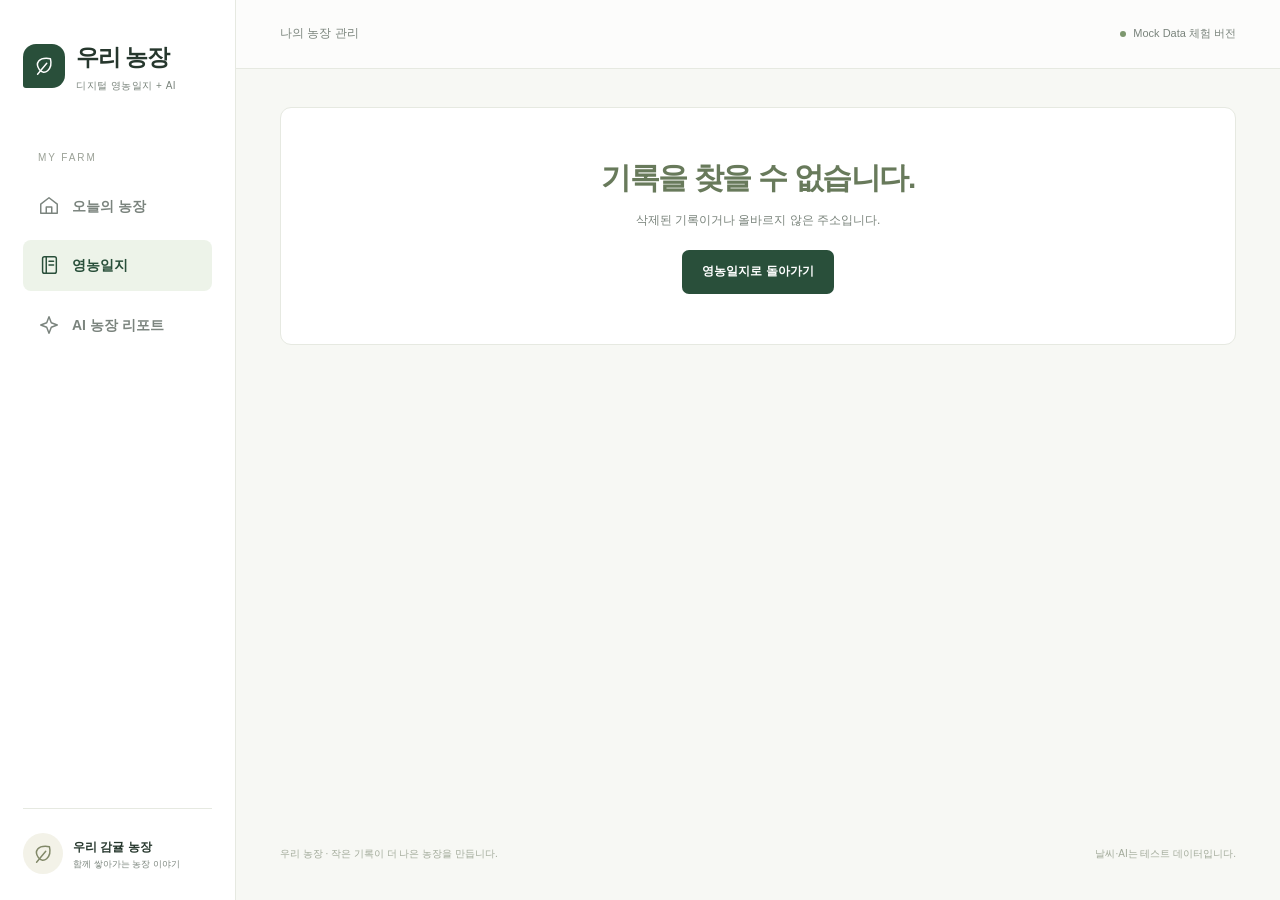
==== detail.html @ df3a525d "initial project" ====
<!doctype html>
<html lang="ko">
<head>
  <meta charset="utf-8">
  <meta name="viewport" content="width=device-width, initial-scale=1">
  <title>작업 상세 · 우리 농장</title>
  <link rel="stylesheet" href="style.css">
  <script src="mock.js" defer></script>
  <script src="app.js" defer></script>
</head>
<body data-page="detail"><div id="app"></div><noscript>이 서비스를 사용하려면 JavaScript를 활성화해주세요.</noscript></body>
</html>
---- style.css ----
/* 색상과 화면 너비는 여기에서 쉽게 조정할 수 있습니다. */
:root { --green: #294f3a; --green-light: #edf3e9; --ink: #26372d; --muted: #7a847c; --line: #e6e9e1; --background: #f7f8f4; --white: #fff; }
* { box-sizing: border-box; }
body { margin: 0; background: var(--background); color: var(--ink); font-family: "Pretendard", "Apple SD Gothic Neo", "Malgun Gothic", sans-serif; font-size: 14px; line-height: 1.6; word-break: keep-all; }
a { color: inherit; text-decoration: none; }
button, input, textarea { font: inherit; }
button, a, input, textarea { -webkit-tap-highlight-color: transparent; }
button { cursor: pointer; }
button:focus-visible, a:focus-visible, input:focus-visible, textarea:focus-visible { outline: 3px solid #bd9b4f; outline-offset: 4px; }
svg { width: 22px; height: 22px; flex-shrink: 0; vertical-align: middle; }
.sidebar { width: 236px; position: fixed; inset: 0 auto 0 0; padding: 39px 23px 26px; background: #fff; border-right: 1px solid var(--line); display: flex; flex-direction: column; }
.brand { display: flex; gap: 11px; align-items: center; font-size: 23px; font-weight: 800; letter-spacing: -1px; }
.brand-mark { display: grid; place-items: center; background: var(--green); color: #fff; width: 42px; height: 44px; border-radius: 13px 13px 13px 3px; }
.brand small { display: block; font-size: 10px; font-weight: 400; color: var(--muted); letter-spacing: .5px; margin-top: 2px; }
.nav-label { font-size: 10px; letter-spacing: 1.9px; color: #9ba197; margin: 56px 15px 15px; }
nav { display: grid; gap: 9px; }
nav a { display: flex; align-items: center; gap: 12px; padding: 14px 15px; color: #7b847e; border-radius: 8px; font-weight: 600; }
nav a:hover { background: #f6f8f3; }
nav a.active { background: var(--green-light); color: var(--green); }
.sidebar-bottom { margin-top: auto; padding-top: 24px; border-top: 1px solid var(--line); display: flex; gap: 10px; align-items: center; }
.sidebar-bottom strong { font-size: 12px; }.sidebar-bottom small { display: block; font-size: 9px; color: var(--muted); }
.farm-avatar { background: #f3f2e8; color: #818868; padding: 9px; border-radius: 50%; }
.workspace { margin-left: 236px; }.topbar { height: 69px; border-bottom: 1px solid var(--line); display: flex; justify-content: space-between; align-items: center; padding: 0 44px; background: #ffffffa6; color: var(--muted); font-size: 12px; }
.demo-label { display: flex; gap: 7px; align-items: center; font-size: 11px; }.demo-label i { width: 6px; height: 6px; background: #7d976e; border-radius: 50%; }
main { max-width: 1280px; padding: 38px 44px 22px; margin: auto; min-height: calc(100vh - 145px); }
.page-heading { display: flex; justify-content: space-between; align-items: center; gap: 20px; margin-bottom: 28px; }.eyebrow { color: #7d9173; font-size: 10px; letter-spacing: 2px; font-weight: 700; margin-bottom: 5px; }
h1 { font-size: 30px; line-height: 1.35; letter-spacing: -1.4px; margin: 0 0 9px; font-weight: 750; }h2 { font-size: 16px; margin: 0; letter-spacing: -.5px; }p { margin: 0; }.page-heading p { color: var(--muted); font-size: 13px; }
.button { display: inline-flex; justify-content: center; align-items: center; gap: 8px; min-height: 44px; padding: 10px 19px; border-radius: 7px; border: 1px solid transparent; font-size: 12px; font-weight: 650; white-space: nowrap; }.primary { background: var(--green); color: white; }.primary:hover { background: #386248; }.secondary { background: white; border-color: var(--line); color: #606e63; }.danger { background: #fcf2f0; color: #aa5449; }.button span { font-size: 19px; }
.hero { display: grid; grid-template-columns: 1.1fr 1fr; background: #eaeddd; border-radius: 13px; overflow: hidden; min-height: 229px; margin-bottom: 19px; }.hero-copy { padding: 28px 33px; position: relative; z-index: 1; }.hero-date { font-size: 11px; color: #657358; }.hero h2 { font-size: 26px; line-height: 1.5; margin: 13px 0 7px; letter-spacing: -1px; }.hero p { font-size: 12px; color: #7b856e; }.farm-tag { display: inline-flex; gap: 6px; align-items: center; margin-top: 18px; font-size: 10px; color: #607450; }.farm-tag svg { width: 15px; height: 15px; }.hero img { width: 100%; height: 100%; object-fit: cover; }
.card { background: var(--white); border: 1px solid var(--line); border-radius: 11px; padding: 24px; }.current-weather { display: flex; align-items: center; position: relative; padding: 24px 28px 28px; }.current-temperature { display: flex; align-items: center; gap: 18px; flex: 1.4; }.current-temperature > svg { width: 44px; height: 44px; color: #d8a94e; }.current-temperature span, .weather-stat > span { font-size: 11px; color: var(--muted); display: block; }.current-temperature strong { font-size: 31px; line-height: 1.4; }.current-temperature strong small { font-size: 19px; font-weight: 400; margin-left: 5px; }.weather-stat { flex: 1; border-left: 1px solid var(--line); padding-left: 30px; }.weather-stat strong { display: block; font-size: 24px; font-weight: 600; margin-top: 5px; }strong small { font-size: 11px; font-weight: 400; color: var(--muted); margin-left: 5px; }.weather-note { font-size: 9px; color: #969d91; position: absolute; bottom: 7px; right: 19px; }
.section-top { display: flex; justify-content: space-between; align-items: center; gap: 12px; }.outside { margin: 26px 0 13px; }.subtle { color: var(--muted); font-size: 11px; }.latest-grid { display: grid; grid-template-columns: repeat(3, minmax(0, 1fr)); gap: 15px; }.latest-card { display: flex; align-items: flex-start; gap: 13px; padding: 22px 18px; }.latest-card:hover { border-color: #a9b99a; }.metric-icon { display: grid; place-items: center; width: 36px; height: 36px; border-radius: 10px; flex-shrink: 0; }.metric-icon svg { width: 19px; height: 19px; }.color-0 { background: #edf3e9; color: #76925d; }.color-1 { background: #eef3f8; color: #779cb8; }.color-2 { background: #f8f1e5; color: #b79859; }.latest-card div > span { display: block; font-size: 11px; color: var(--muted); }.latest-card strong { display: block; font-size: 21px; font-weight: 600; margin: 3px 0; }.latest-card small { display: block; color: #8d968c; font-size: 10px; }.arrow { color: #9ba694; margin-left: auto; }
.briefing { background: #edf2e8; border: 1px solid #e0e8d9; padding: 24px; border-radius: 11px; margin: 22px 0; display: flex; gap: 17px; }.briefing-icon { color: #789264; padding-top: 1px; }.briefing > div:last-child { flex: 1; }.briefing p { color: #65715d; font-size: 12px; line-height: 1.9; margin: 10px 0; }.text-link { font-size: 11px; font-weight: 650; color: #597047; }.text-link span { margin-left: 8px; }.pill { font-size: 9px; letter-spacing: .7px; background: #fff9; border: 1px solid #dbe4d4; padding: 3px 8px; color: #6b815c; border-radius: 5px; }.muted { color: var(--muted); }
.records-card { padding-bottom: 4px; }.count { margin-left: 7px; font-size: 12px; font-weight: 500; color: #849575; }.record-table { margin-top: 18px; }.table-head, .record-row { display: grid; grid-template-columns: 100px 78px minmax(140px, 1fr) 83px 135px 16px; gap: 12px; align-items: center; }.table-head { border-block: 1px solid var(--line); background: #fafbf8; color: #92998d; font-size: 10px; padding: 11px 6px; }.record-row { padding: 17px 6px; border-bottom: 1px solid #eff1eb; font-size: 11px; }.record-row:last-child { border-bottom: 0; }.record-row:hover { background: #f8faf5; }.record-date { color: #87917f; font-size: 11px; }.record-content { min-width: 0; }.record-content strong { display: block; font-size: 12px; font-weight: 600; overflow-wrap: anywhere; }.record-content small { display: block; color: #9ba391; margin-top: 3px; font-size: 10px; }.badge { display: inline-block; padding: 3px 10px; border-radius: 5px; font-size: 10px; font-weight: 600; background: #f1f1ed; color: #818875; }.type-0 { background: #edf2e4; color: #829267; }.type-1 { background: #f7f0df; color: #b29a65; }.type-2 { background: #eaf2f8; color: #779ab4; }.type-3 { background: #f2edf5; color: #a18bb0; }.row-weather { color: #7d8b70; white-space: nowrap; }.row-weather svg { width: 14px; height: 14px; color: #c5ad68; }.row-weather small { font-size: 9px; display: block; padding-left: 18px; color: #969e91; }
footer { max-width: 1280px; margin: auto; padding: 22px 44px 29px; display: flex; justify-content: space-between; color: #a2aa9a; font-size: 10px; }
.back-link { display: inline-block; color: #7d8876; font-size: 12px; margin-bottom: 18px; }.form-layout { display: grid; grid-template-columns: minmax(0, 1.6fr) minmax(280px, 1fr); gap: 23px; align-items: start; }.form-card { padding: 30px; }.form-card h2 { margin-bottom: 25px; }label, legend { font-size: 12px; font-weight: 600; }label { display: block; margin-bottom: 8px; }.required { color: #739358; }.optional { font-weight: 400; color: #a2a99c; font-size: 10px; margin-left: 4px; }input:not([type="radio"]), textarea { width: 100%; min-width: 0; border: 1px solid #dfe5d9; border-radius: 7px; background: #fff; color: var(--ink); padding: 12px; min-height: 44px; }input::placeholder, textarea::placeholder { color: #adb3a7; font-size: 12px; }textarea { resize: vertical; }.form-card > input { margin-bottom: 22px; }fieldset { border: 0; padding: 0; margin: 0 0 22px; }legend { margin-bottom: 10px; }.type-options { display: flex; gap: 8px; }.type-options label { flex: 1; margin: 0; cursor: pointer; position: relative; }.type-options input { position: absolute; opacity: 0; }.type-options span { display: block; text-align: center; padding: 10px 5px; border: 1px solid var(--line); border-radius: 6px; color: #8d9883; }.type-options input:checked + span { background: var(--green-light); border-color: #69845a; color: var(--green); }.type-options input:focus-visible + span { outline: 3px solid #bd9b4f; }.input-pair { display: grid; grid-template-columns: 1fr 1fr; gap: 16px; margin-bottom: 22px; }.form-actions { display: flex; justify-content: flex-end; gap: 10px; margin-top: 26px; padding-top: 22px; border-top: 1px solid var(--line); }.weather-state { font-size: 19px; margin: 24px 0; }.weather-state svg { color: #cbae5b; margin-right: 8px; }.weather-grid { display: grid; grid-template-columns: 1fr 1fr; gap: 23px 16px; }.weather-grid > div > span { color: var(--muted); font-size: 11px; margin-left: 6px; }.weather-grid svg { width: 15px; height: 15px; color: #a4b096; }.weather-grid strong { display: block; font-size: 25px; margin-top: 6px; }.hint { font-size: 10px; color: #929d85; }.weather-panel .hint { margin-top: 24px; padding-top: 18px; border-top: 1px solid var(--line); }.local-note { color: #949e8b; font-size: 11px; padding: 20px 10px; line-height: 1.9; }.local-note svg { width: 17px; height: 17px; margin-right: 4px; }
.filters { padding: 22px; }.filter-tabs { display: flex; gap: 5px; flex-wrap: wrap; }.filter-tab { border: 0; padding: 9px 19px; color: #849179; background: transparent; border-radius: 6px; font-size: 12px; }.filter-tab.selected { background: var(--green); color: white; }.filter-tab:hover:not(.selected) { background: var(--green-light); }.search-fields { display: flex; align-items: end; gap: 12px; margin-top: 22px; }.search-input { flex: 1; }.search-fields label { color: #7b8871; font-size: 10px; }.search-fields input { font-size: 12px; }.search-fields > div:not(.search-input) { width: 150px; }.success { padding: 12px 18px; color: #486e3a; background: #eaf2e4; border-radius: 7px; margin-bottom: 18px; }.notice { padding: 14px; background: #fff3d9; margin-bottom: 20px; }.empty { text-align: center; padding: 50px 20px; color: #687a5b; }.empty p { font-size: 12px; color: var(--muted); margin: 12px 0 20px; }#filter-error { color: #aa5449; margin-bottom: 12px; }.detail-card > h2 { font-size: 24px; margin: 24px 0; overflow-wrap: anywhere; }dl { margin: 0; }dl > div { display: grid; grid-template-columns: 100px 1fr; border-top: 1px solid var(--line); padding: 18px 0; gap: 15px; }dt { color: var(--muted); font-size: 12px; }dd { margin: 0; overflow-wrap: anywhere; }.preserve { white-space: pre-wrap; }
.report-toolbar { display: flex; justify-content: space-between; align-items: center; gap: 16px; margin-bottom: 23px; }.report-metrics { margin-bottom: 22px; }.report-metrics .card { display: grid; grid-template-columns: 1fr auto; }.report-metrics .metric-icon { grid-column: 2; grid-row: 1 / 3; }.report-metrics .card > span:not(.metric-icon) { font-size: 12px; color: var(--muted); }.report-metrics strong { font-size: 32px; margin-top: 10px; }.environment-grid { display: grid; grid-template-columns: repeat(3, 1fr); padding-top: 22px; gap: 20px; }.environment-grid > div { border-right: 1px solid var(--line); }.environment-grid > div:last-child { border: 0; }.environment-grid span { color: var(--muted); font-size: 11px; }.environment-grid strong { display: block; margin-top: 10px; font-size: 28px; }.chat-card h2 svg { color: #81986f; margin-right: 8px; }.chat-card > p { margin-top: 8px; }.chat-log { max-height: 350px; overflow: auto; padding: 20px 0; display: flex; flex-direction: column; align-items: flex-start; gap: 13px; }.chat-message { max-width: 90%; padding: 13px 17px; font-size: 12px; border-radius: 10px; overflow-wrap: anywhere; }.assistant { background: #f3f6ef; }.user { align-self: flex-end; color: #fff; background: var(--green); }.suggestions { display: flex; gap: 9px; flex-wrap: wrap; margin-bottom: 15px; }.suggestions button { border: 1px solid var(--line); border-radius: 18px; padding: 7px 13px; background: white; font-size: 10px; color: #7c8b70; }.question-form { display: flex; gap: 10px; }.sr-only { position: absolute; width: 1px; height: 1px; padding: 0; margin: -1px; overflow: hidden; clip: rect(0, 0, 0, 0); white-space: nowrap; border: 0; }
@media (min-width: 1500px) { main { padding-top: 48px; }.hero { min-height: 260px; }.hero-copy { padding: 33px 38px; }.hero h2 { font-size: 30px; } }
@media (max-width: 1200px) { .sidebar { width: 205px; padding-inline: 16px; }.workspace { margin-left: 205px; }main { padding: 30px 26px 20px; }.topbar { padding-inline: 26px; }.latest-card { gap: 9px; padding: 17px 12px; }.latest-card .arrow { display: none; }.table-head, .record-row { grid-template-columns: 86px 57px minmax(105px, 1fr) 65px 85px 12px; gap: 8px; }.hero-copy { padding: 25px; }.hero h2 { font-size: 23px; }.weather-stat { padding-left: 20px; }.search-fields { flex-wrap: wrap; }.search-input { flex-basis: 100%; } }
@media (max-width: 950px) { .sidebar { width: 180px; }.workspace { margin-left: 180px; }.brand { font-size: 20px; gap: 8px; }.brand-mark { width: 34px; height: 38px; }.brand small { font-size: 8px; }nav a { padding: 13px 10px; gap: 8px; font-size: 12px; }.hero { grid-template-columns: 1.2fr .8fr; }.hero h2 { font-size: 21px; }.latest-grid { gap: 9px; }.latest-card { flex-wrap: wrap; }.latest-card strong { font-size: 19px; }.form-layout { grid-template-columns: 1fr; }.weather-grid { grid-template-columns: repeat(4, 1fr); }.row-weather small { display: none; }.current-temperature { gap: 9px; }.current-temperature > svg { width: 30px; height: 30px; }.weather-stat { padding-left: 14px; }.weather-stat strong { font-size: 21px; }.current-weather { padding-inline: 20px; }.table-head, .record-row { grid-template-columns: 76px 50px minmax(100px, 1fr) 55px 50px 10px; gap: 6px; }.record-date { font-size: 10px; }.badge { padding-inline: 7px; }.report-toolbar { flex-wrap: wrap; } }
@media (max-width: 700px) { .sidebar { position: static; width: 100%; padding: 19px 20px 0; border-right: 0; border-bottom: 1px solid var(--line); }.brand { font-size: 23px; }.brand small { font-size: 10px; }.brand-mark { width: 38px; height: 41px; }.nav-label, .sidebar-bottom { display: none; }nav { display: flex; gap: 7px; margin: 18px 0 10px; }nav a { flex: 1; justify-content: center; font-size: 11px; padding: 11px 5px; gap: 6px; }nav svg { width: 18px; height: 18px; }.workspace { margin-left: 0; }.topbar { height: 42px; padding: 0 20px; font-size: 10px; }.demo-label { font-size: 9px; }main { padding: 25px 18px 15px; }.page-heading { margin-bottom: 22px; gap: 12px; }h1 { font-size: 25px; }.page-heading p { font-size: 11px; }.eyebrow { font-size: 9px; }.page-heading .button { padding: 9px 12px; font-size: 10px; min-height: 40px; }.page-heading .button span { font-size: 16px; }.hero { min-height: 208px; grid-template-columns: 1.4fr 1fr; }.hero-copy { padding: 21px 0 21px 22px; }.hero h2 { font-size: 20px; }.hero p { font-size: 10px; }.hero-date { font-size: 9px; }.hero img { object-position: 60%; }.farm-tag { font-size: 9px; }.current-weather { flex-wrap: wrap; padding: 19px 17px 28px; row-gap: 17px; }.current-temperature { flex-basis: 100%; }.current-temperature strong { font-size: 29px; }.current-temperature > svg { width: 40px; height: 40px; }.weather-stat { padding-left: 15px; }.weather-stat:nth-child(2) { border: 0; padding-left: 0; }.weather-stat strong { font-size: 23px; }.outside > .subtle { display: none; }.latest-grid { gap: 8px; }.latest-card { display: block; padding: 15px 11px; }.latest-card .metric-icon { margin-bottom: 12px; }.latest-card strong { font-size: 18px; }.latest-card div > span { font-size: 10px; }.latest-card small { font-size: 9px; }.card { padding: 19px 16px; }.briefing { padding: 19px 16px; gap: 10px; }.briefing p { font-size: 11px; }h2 { font-size: 14px; }.briefing .pill { font-size: 8px; }.table-head { display: none; }.record-table { margin-top: 10px; }.record-row { grid-template-columns: 70px 1fr auto; gap: 5px 10px; padding-block: 16px; }.record-row > span:nth-child(1) { grid-column: 1; grid-row: 2; font-size: 9px; }.record-row > span:nth-child(2) { grid-column: 1; grid-row: 1; }.record-content { grid-column: 2; grid-row: 1 / 3; }.record-row > span:nth-child(4) { grid-column: 2; grid-row: 3; color: var(--muted); font-size: 10px; }.row-weather { grid-column: 3; grid-row: 1 / 3; }.record-row .arrow { display: none; }.row-weather small { display: block; padding-left: 0; font-size: 8px; }.record-content strong { font-size: 11px; }footer { padding: 18px; font-size: 9px; flex-direction: column; gap: 5px; }.form-card { padding: 22px 18px; }.form-layout { gap: 16px; }.weather-grid { grid-template-columns: 1fr 1fr; }.search-fields { gap: 10px; }.search-fields > div:not(.search-input) { flex: 1; width: auto; }.search-fields > button { width: 100%; }.filter-tab { padding: 8px 13px; font-size: 11px; }.input-pair { grid-template-columns: 1fr; }.report-metrics .card { display: flex; flex-direction: column; gap: 7px; padding: 15px 12px; }.report-metrics .card > span:not(.metric-icon) { font-size: 10px; }.report-metrics strong { margin-top: 0; font-size: 28px; }.environment-grid { gap: 10px; }.environment-grid strong { font-size: 23px; }.environment-grid span { font-size: 10px; }.question-form .button { padding-inline: 12px; font-size: 11px; }.chat-card .pill { display: none; }.detail-card > h2 { font-size: 21px; }dl > div { grid-template-columns: 82px 1fr; } }
@media (prefers-reduced-motion: no-preference) { a, button { transition: background-color .15s, border-color .15s; } }
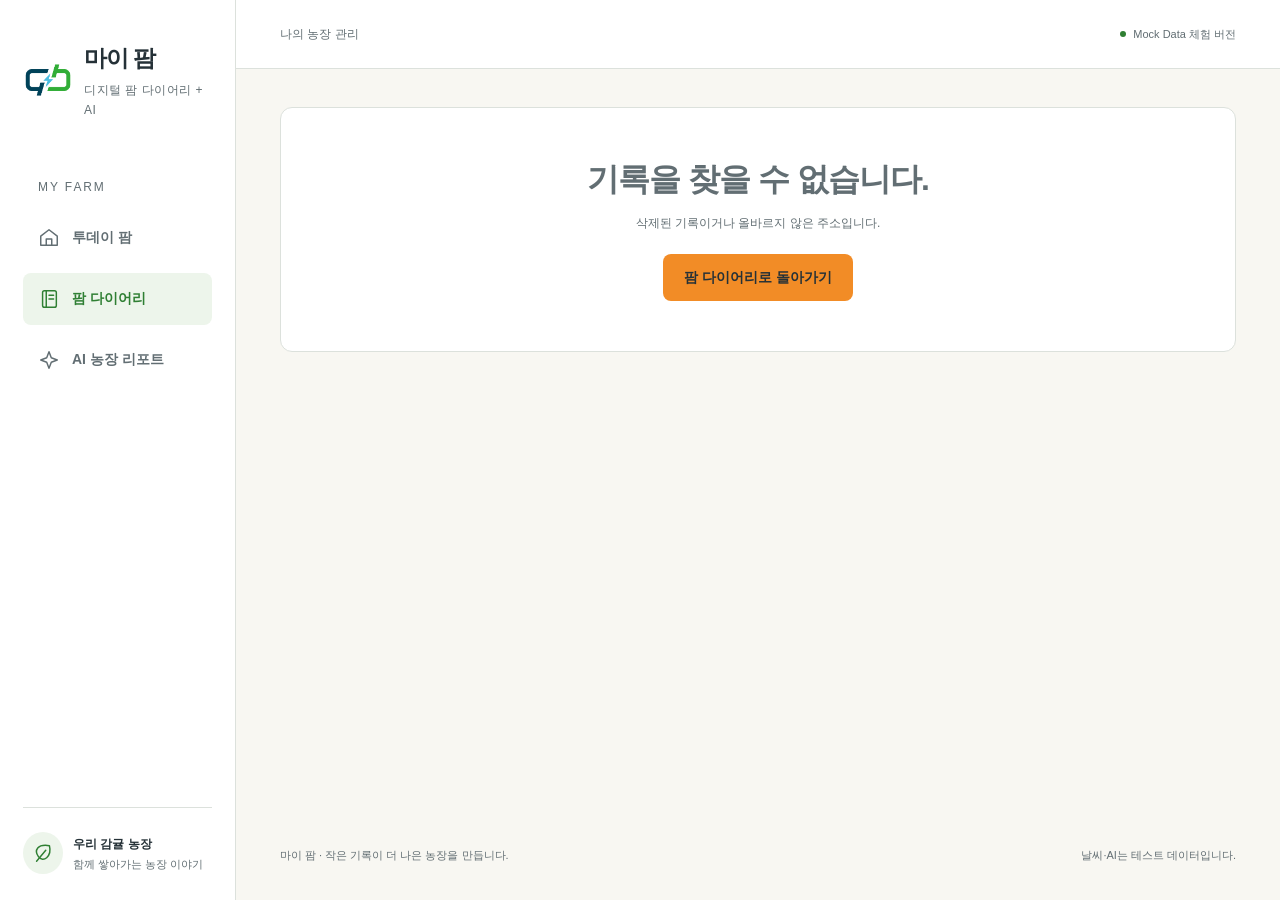
==== commit da17bef9: "투데이팜" ====
--- a/detail.html
+++ b/detail.html
@@ -3,7 +3,7 @@
 <head>
   <meta charset="utf-8">
   <meta name="viewport" content="width=device-width, initial-scale=1">
-  <title>작업 상세 · 우리 농장</title>
+  <title>작업 상세 · 마이 팜</title>
   <link rel="stylesheet" href="style.css">
   <script src="mock.js" defer></script>
   <script src="app.js" defer></script>
--- a/style.css
+++ b/style.css
@@ -1,42 +1,439 @@
 /* 색상과 화면 너비는 여기에서 쉽게 조정할 수 있습니다. */
-:root { --green: #294f3a; --green-light: #edf3e9; --ink: #26372d; --muted: #7a847c; --line: #e6e9e1; --background: #f7f8f4; --white: #fff; }
+:root {
+  /* 기본 팔레트: 이 값들을 바꾸면 모든 화면에 반영됩니다. */
+  --ink: #253137;
+  --background: #f8f7f2;
+  --primary: #f28c26;
+  --secondary: #2f7f33;
+  --accent: #1689ac;
+  --surface: #ffffff;
+  --muted: #626e73;
+  --line: #dce1dc;
+  --primary-soft: #fff0df;
+  --primary-hover: #e7801a;
+  --primary-ink: #925012;
+  --secondary-soft: #edf5eb;
+  --accent-soft: #eaf5f9;
+  --accent-ink: #126a85;
+  --danger: #a33e35;
+  --danger-soft: #fff0ed;
+  --radius: 12px;
+  --control-radius: 8px;
+  --green: var(--secondary);
+  --green-light: var(--secondary-soft);
+  --white: var(--surface);
+}
 * { box-sizing: border-box; }
 body { margin: 0; background: var(--background); color: var(--ink); font-family: "Pretendard", "Apple SD Gothic Neo", "Malgun Gothic", sans-serif; font-size: 14px; line-height: 1.6; word-break: keep-all; }
 a { color: inherit; text-decoration: none; }
 button, input, textarea { font: inherit; }
 button, a, input, textarea { -webkit-tap-highlight-color: transparent; }
 button { cursor: pointer; }
-button:focus-visible, a:focus-visible, input:focus-visible, textarea:focus-visible { outline: 3px solid #bd9b4f; outline-offset: 4px; }
+button:focus-visible, a:focus-visible, input:focus-visible, textarea:focus-visible { outline: 3px solid var(--accent); outline-offset: 4px; }
 svg { width: 22px; height: 22px; flex-shrink: 0; vertical-align: middle; }
-.sidebar { width: 236px; position: fixed; inset: 0 auto 0 0; padding: 39px 23px 26px; background: #fff; border-right: 1px solid var(--line); display: flex; flex-direction: column; }
+.sidebar { width: 236px; position: fixed; inset: 0 auto 0 0; padding: 39px 23px 26px; background: var(--surface); border-right: 1px solid var(--line); display: flex; flex-direction: column; }
 .brand { display: flex; gap: 11px; align-items: center; font-size: 23px; font-weight: 800; letter-spacing: -1px; }
-.brand-mark { display: grid; place-items: center; background: var(--green); color: #fff; width: 42px; height: 44px; border-radius: 13px 13px 13px 3px; }
-.brand small { display: block; font-size: 10px; font-weight: 400; color: var(--muted); letter-spacing: .5px; margin-top: 2px; }
-.nav-label { font-size: 10px; letter-spacing: 1.9px; color: #9ba197; margin: 56px 15px 15px; }
+.brand-mark { display: grid; place-items: center; background: var(--green); color: var(--surface); width: 42px; height: 44px; border-radius: 13px 13px 13px 3px; }
+.brand small { display: block; font-size: 12px; font-weight: 400; color: var(--muted); letter-spacing: .5px; margin-top: 2px; }
+.nav-label { font-size: 12px; letter-spacing: 1.9px; color: var(--muted); margin: 56px 15px 15px; }
 nav { display: grid; gap: 9px; }
-nav a { display: flex; align-items: center; gap: 12px; padding: 14px 15px; color: #7b847e; border-radius: 8px; font-weight: 600; }
-nav a:hover { background: #f6f8f3; }
+nav a { display: flex; align-items: center; gap: 12px; padding: 14px 15px; color: var(--muted); border-radius: 8px; font-weight: 600; }
+nav a:hover { background: var(--secondary-soft); }
 nav a.active { background: var(--green-light); color: var(--green); }
 .sidebar-bottom { margin-top: auto; padding-top: 24px; border-top: 1px solid var(--line); display: flex; gap: 10px; align-items: center; }
-.sidebar-bottom strong { font-size: 12px; }.sidebar-bottom small { display: block; font-size: 9px; color: var(--muted); }
-.farm-avatar { background: #f3f2e8; color: #818868; padding: 9px; border-radius: 50%; }
-.workspace { margin-left: 236px; }.topbar { height: 69px; border-bottom: 1px solid var(--line); display: flex; justify-content: space-between; align-items: center; padding: 0 44px; background: #ffffffa6; color: var(--muted); font-size: 12px; }
-.demo-label { display: flex; gap: 7px; align-items: center; font-size: 11px; }.demo-label i { width: 6px; height: 6px; background: #7d976e; border-radius: 50%; }
+.sidebar-bottom strong { font-size: 12px; }
+.sidebar-bottom small { display: block; font-size: 11px; color: var(--muted); }
+.farm-avatar { background: var(--secondary-soft); color: var(--secondary); padding: 9px; border-radius: 50%; }
+.workspace { margin-left: 236px; }
+.topbar { height: 69px; border-bottom: 1px solid var(--line); display: flex; justify-content: space-between; align-items: center; padding: 0 44px; background: var(--surface); color: var(--muted); font-size: 12px; }
+.demo-label { display: flex; gap: 7px; align-items: center; font-size: 11px; }
+.demo-label i { width: 6px; height: 6px; background: var(--secondary); border-radius: 50%; }
 main { max-width: 1280px; padding: 38px 44px 22px; margin: auto; min-height: calc(100vh - 145px); }
-.page-heading { display: flex; justify-content: space-between; align-items: center; gap: 20px; margin-bottom: 28px; }.eyebrow { color: #7d9173; font-size: 10px; letter-spacing: 2px; font-weight: 700; margin-bottom: 5px; }
-h1 { font-size: 30px; line-height: 1.35; letter-spacing: -1.4px; margin: 0 0 9px; font-weight: 750; }h2 { font-size: 16px; margin: 0; letter-spacing: -.5px; }p { margin: 0; }.page-heading p { color: var(--muted); font-size: 13px; }
-.button { display: inline-flex; justify-content: center; align-items: center; gap: 8px; min-height: 44px; padding: 10px 19px; border-radius: 7px; border: 1px solid transparent; font-size: 12px; font-weight: 650; white-space: nowrap; }.primary { background: var(--green); color: white; }.primary:hover { background: #386248; }.secondary { background: white; border-color: var(--line); color: #606e63; }.danger { background: #fcf2f0; color: #aa5449; }.button span { font-size: 19px; }
-.hero { display: grid; grid-template-columns: 1.1fr 1fr; background: #eaeddd; border-radius: 13px; overflow: hidden; min-height: 229px; margin-bottom: 19px; }.hero-copy { padding: 28px 33px; position: relative; z-index: 1; }.hero-date { font-size: 11px; color: #657358; }.hero h2 { font-size: 26px; line-height: 1.5; margin: 13px 0 7px; letter-spacing: -1px; }.hero p { font-size: 12px; color: #7b856e; }.farm-tag { display: inline-flex; gap: 6px; align-items: center; margin-top: 18px; font-size: 10px; color: #607450; }.farm-tag svg { width: 15px; height: 15px; }.hero img { width: 100%; height: 100%; object-fit: cover; }
-.card { background: var(--white); border: 1px solid var(--line); border-radius: 11px; padding: 24px; }.current-weather { display: flex; align-items: center; position: relative; padding: 24px 28px 28px; }.current-temperature { display: flex; align-items: center; gap: 18px; flex: 1.4; }.current-temperature > svg { width: 44px; height: 44px; color: #d8a94e; }.current-temperature span, .weather-stat > span { font-size: 11px; color: var(--muted); display: block; }.current-temperature strong { font-size: 31px; line-height: 1.4; }.current-temperature strong small { font-size: 19px; font-weight: 400; margin-left: 5px; }.weather-stat { flex: 1; border-left: 1px solid var(--line); padding-left: 30px; }.weather-stat strong { display: block; font-size: 24px; font-weight: 600; margin-top: 5px; }strong small { font-size: 11px; font-weight: 400; color: var(--muted); margin-left: 5px; }.weather-note { font-size: 9px; color: #969d91; position: absolute; bottom: 7px; right: 19px; }
-.section-top { display: flex; justify-content: space-between; align-items: center; gap: 12px; }.outside { margin: 26px 0 13px; }.subtle { color: var(--muted); font-size: 11px; }.latest-grid { display: grid; grid-template-columns: repeat(3, minmax(0, 1fr)); gap: 15px; }.latest-card { display: flex; align-items: flex-start; gap: 13px; padding: 22px 18px; }.latest-card:hover { border-color: #a9b99a; }.metric-icon { display: grid; place-items: center; width: 36px; height: 36px; border-radius: 10px; flex-shrink: 0; }.metric-icon svg { width: 19px; height: 19px; }.color-0 { background: #edf3e9; color: #76925d; }.color-1 { background: #eef3f8; color: #779cb8; }.color-2 { background: #f8f1e5; color: #b79859; }.latest-card div > span { display: block; font-size: 11px; color: var(--muted); }.latest-card strong { display: block; font-size: 21px; font-weight: 600; margin: 3px 0; }.latest-card small { display: block; color: #8d968c; font-size: 10px; }.arrow { color: #9ba694; margin-left: auto; }
-.briefing { background: #edf2e8; border: 1px solid #e0e8d9; padding: 24px; border-radius: 11px; margin: 22px 0; display: flex; gap: 17px; }.briefing-icon { color: #789264; padding-top: 1px; }.briefing > div:last-child { flex: 1; }.briefing p { color: #65715d; font-size: 12px; line-height: 1.9; margin: 10px 0; }.text-link { font-size: 11px; font-weight: 650; color: #597047; }.text-link span { margin-left: 8px; }.pill { font-size: 9px; letter-spacing: .7px; background: #fff9; border: 1px solid #dbe4d4; padding: 3px 8px; color: #6b815c; border-radius: 5px; }.muted { color: var(--muted); }
-.records-card { padding-bottom: 4px; }.count { margin-left: 7px; font-size: 12px; font-weight: 500; color: #849575; }.record-table { margin-top: 18px; }.table-head, .record-row { display: grid; grid-template-columns: 100px 78px minmax(140px, 1fr) 83px 135px 16px; gap: 12px; align-items: center; }.table-head { border-block: 1px solid var(--line); background: #fafbf8; color: #92998d; font-size: 10px; padding: 11px 6px; }.record-row { padding: 17px 6px; border-bottom: 1px solid #eff1eb; font-size: 11px; }.record-row:last-child { border-bottom: 0; }.record-row:hover { background: #f8faf5; }.record-date { color: #87917f; font-size: 11px; }.record-content { min-width: 0; }.record-content strong { display: block; font-size: 12px; font-weight: 600; overflow-wrap: anywhere; }.record-content small { display: block; color: #9ba391; margin-top: 3px; font-size: 10px; }.badge { display: inline-block; padding: 3px 10px; border-radius: 5px; font-size: 10px; font-weight: 600; background: #f1f1ed; color: #818875; }.type-0 { background: #edf2e4; color: #829267; }.type-1 { background: #f7f0df; color: #b29a65; }.type-2 { background: #eaf2f8; color: #779ab4; }.type-3 { background: #f2edf5; color: #a18bb0; }.row-weather { color: #7d8b70; white-space: nowrap; }.row-weather svg { width: 14px; height: 14px; color: #c5ad68; }.row-weather small { font-size: 9px; display: block; padding-left: 18px; color: #969e91; }
-footer { max-width: 1280px; margin: auto; padding: 22px 44px 29px; display: flex; justify-content: space-between; color: #a2aa9a; font-size: 10px; }
-.back-link { display: inline-block; color: #7d8876; font-size: 12px; margin-bottom: 18px; }.form-layout { display: grid; grid-template-columns: minmax(0, 1.6fr) minmax(280px, 1fr); gap: 23px; align-items: start; }.form-card { padding: 30px; }.form-card h2 { margin-bottom: 25px; }label, legend { font-size: 12px; font-weight: 600; }label { display: block; margin-bottom: 8px; }.required { color: #739358; }.optional { font-weight: 400; color: #a2a99c; font-size: 10px; margin-left: 4px; }input:not([type="radio"]), textarea { width: 100%; min-width: 0; border: 1px solid #dfe5d9; border-radius: 7px; background: #fff; color: var(--ink); padding: 12px; min-height: 44px; }input::placeholder, textarea::placeholder { color: #adb3a7; font-size: 12px; }textarea { resize: vertical; }.form-card > input { margin-bottom: 22px; }fieldset { border: 0; padding: 0; margin: 0 0 22px; }legend { margin-bottom: 10px; }.type-options { display: flex; gap: 8px; }.type-options label { flex: 1; margin: 0; cursor: pointer; position: relative; }.type-options input { position: absolute; opacity: 0; }.type-options span { display: block; text-align: center; padding: 10px 5px; border: 1px solid var(--line); border-radius: 6px; color: #8d9883; }.type-options input:checked + span { background: var(--green-light); border-color: #69845a; color: var(--green); }.type-options input:focus-visible + span { outline: 3px solid #bd9b4f; }.input-pair { display: grid; grid-template-columns: 1fr 1fr; gap: 16px; margin-bottom: 22px; }.form-actions { display: flex; justify-content: flex-end; gap: 10px; margin-top: 26px; padding-top: 22px; border-top: 1px solid var(--line); }.weather-state { font-size: 19px; margin: 24px 0; }.weather-state svg { color: #cbae5b; margin-right: 8px; }.weather-grid { display: grid; grid-template-columns: 1fr 1fr; gap: 23px 16px; }.weather-grid > div > span { color: var(--muted); font-size: 11px; margin-left: 6px; }.weather-grid svg { width: 15px; height: 15px; color: #a4b096; }.weather-grid strong { display: block; font-size: 25px; margin-top: 6px; }.hint { font-size: 10px; color: #929d85; }.weather-panel .hint { margin-top: 24px; padding-top: 18px; border-top: 1px solid var(--line); }.local-note { color: #949e8b; font-size: 11px; padding: 20px 10px; line-height: 1.9; }.local-note svg { width: 17px; height: 17px; margin-right: 4px; }
-.filters { padding: 22px; }.filter-tabs { display: flex; gap: 5px; flex-wrap: wrap; }.filter-tab { border: 0; padding: 9px 19px; color: #849179; background: transparent; border-radius: 6px; font-size: 12px; }.filter-tab.selected { background: var(--green); color: white; }.filter-tab:hover:not(.selected) { background: var(--green-light); }.search-fields { display: flex; align-items: end; gap: 12px; margin-top: 22px; }.search-input { flex: 1; }.search-fields label { color: #7b8871; font-size: 10px; }.search-fields input { font-size: 12px; }.search-fields > div:not(.search-input) { width: 150px; }.success { padding: 12px 18px; color: #486e3a; background: #eaf2e4; border-radius: 7px; margin-bottom: 18px; }.notice { padding: 14px; background: #fff3d9; margin-bottom: 20px; }.empty { text-align: center; padding: 50px 20px; color: #687a5b; }.empty p { font-size: 12px; color: var(--muted); margin: 12px 0 20px; }#filter-error { color: #aa5449; margin-bottom: 12px; }.detail-card > h2 { font-size: 24px; margin: 24px 0; overflow-wrap: anywhere; }dl { margin: 0; }dl > div { display: grid; grid-template-columns: 100px 1fr; border-top: 1px solid var(--line); padding: 18px 0; gap: 15px; }dt { color: var(--muted); font-size: 12px; }dd { margin: 0; overflow-wrap: anywhere; }.preserve { white-space: pre-wrap; }
-.report-toolbar { display: flex; justify-content: space-between; align-items: center; gap: 16px; margin-bottom: 23px; }.report-metrics { margin-bottom: 22px; }.report-metrics .card { display: grid; grid-template-columns: 1fr auto; }.report-metrics .metric-icon { grid-column: 2; grid-row: 1 / 3; }.report-metrics .card > span:not(.metric-icon) { font-size: 12px; color: var(--muted); }.report-metrics strong { font-size: 32px; margin-top: 10px; }.environment-grid { display: grid; grid-template-columns: repeat(3, 1fr); padding-top: 22px; gap: 20px; }.environment-grid > div { border-right: 1px solid var(--line); }.environment-grid > div:last-child { border: 0; }.environment-grid span { color: var(--muted); font-size: 11px; }.environment-grid strong { display: block; margin-top: 10px; font-size: 28px; }.chat-card h2 svg { color: #81986f; margin-right: 8px; }.chat-card > p { margin-top: 8px; }.chat-log { max-height: 350px; overflow: auto; padding: 20px 0; display: flex; flex-direction: column; align-items: flex-start; gap: 13px; }.chat-message { max-width: 90%; padding: 13px 17px; font-size: 12px; border-radius: 10px; overflow-wrap: anywhere; }.assistant { background: #f3f6ef; }.user { align-self: flex-end; color: #fff; background: var(--green); }.suggestions { display: flex; gap: 9px; flex-wrap: wrap; margin-bottom: 15px; }.suggestions button { border: 1px solid var(--line); border-radius: 18px; padding: 7px 13px; background: white; font-size: 10px; color: #7c8b70; }.question-form { display: flex; gap: 10px; }.sr-only { position: absolute; width: 1px; height: 1px; padding: 0; margin: -1px; overflow: hidden; clip: rect(0, 0, 0, 0); white-space: nowrap; border: 0; }
-@media (min-width: 1500px) { main { padding-top: 48px; }.hero { min-height: 260px; }.hero-copy { padding: 33px 38px; }.hero h2 { font-size: 30px; } }
-@media (max-width: 1200px) { .sidebar { width: 205px; padding-inline: 16px; }.workspace { margin-left: 205px; }main { padding: 30px 26px 20px; }.topbar { padding-inline: 26px; }.latest-card { gap: 9px; padding: 17px 12px; }.latest-card .arrow { display: none; }.table-head, .record-row { grid-template-columns: 86px 57px minmax(105px, 1fr) 65px 85px 12px; gap: 8px; }.hero-copy { padding: 25px; }.hero h2 { font-size: 23px; }.weather-stat { padding-left: 20px; }.search-fields { flex-wrap: wrap; }.search-input { flex-basis: 100%; } }
-@media (max-width: 950px) { .sidebar { width: 180px; }.workspace { margin-left: 180px; }.brand { font-size: 20px; gap: 8px; }.brand-mark { width: 34px; height: 38px; }.brand small { font-size: 8px; }nav a { padding: 13px 10px; gap: 8px; font-size: 12px; }.hero { grid-template-columns: 1.2fr .8fr; }.hero h2 { font-size: 21px; }.latest-grid { gap: 9px; }.latest-card { flex-wrap: wrap; }.latest-card strong { font-size: 19px; }.form-layout { grid-template-columns: 1fr; }.weather-grid { grid-template-columns: repeat(4, 1fr); }.row-weather small { display: none; }.current-temperature { gap: 9px; }.current-temperature > svg { width: 30px; height: 30px; }.weather-stat { padding-left: 14px; }.weather-stat strong { font-size: 21px; }.current-weather { padding-inline: 20px; }.table-head, .record-row { grid-template-columns: 76px 50px minmax(100px, 1fr) 55px 50px 10px; gap: 6px; }.record-date { font-size: 10px; }.badge { padding-inline: 7px; }.report-toolbar { flex-wrap: wrap; } }
-@media (max-width: 700px) { .sidebar { position: static; width: 100%; padding: 19px 20px 0; border-right: 0; border-bottom: 1px solid var(--line); }.brand { font-size: 23px; }.brand small { font-size: 10px; }.brand-mark { width: 38px; height: 41px; }.nav-label, .sidebar-bottom { display: none; }nav { display: flex; gap: 7px; margin: 18px 0 10px; }nav a { flex: 1; justify-content: center; font-size: 11px; padding: 11px 5px; gap: 6px; }nav svg { width: 18px; height: 18px; }.workspace { margin-left: 0; }.topbar { height: 42px; padding: 0 20px; font-size: 10px; }.demo-label { font-size: 9px; }main { padding: 25px 18px 15px; }.page-heading { margin-bottom: 22px; gap: 12px; }h1 { font-size: 25px; }.page-heading p { font-size: 11px; }.eyebrow { font-size: 9px; }.page-heading .button { padding: 9px 12px; font-size: 10px; min-height: 40px; }.page-heading .button span { font-size: 16px; }.hero { min-height: 208px; grid-template-columns: 1.4fr 1fr; }.hero-copy { padding: 21px 0 21px 22px; }.hero h2 { font-size: 20px; }.hero p { font-size: 10px; }.hero-date { font-size: 9px; }.hero img { object-position: 60%; }.farm-tag { font-size: 9px; }.current-weather { flex-wrap: wrap; padding: 19px 17px 28px; row-gap: 17px; }.current-temperature { flex-basis: 100%; }.current-temperature strong { font-size: 29px; }.current-temperature > svg { width: 40px; height: 40px; }.weather-stat { padding-left: 15px; }.weather-stat:nth-child(2) { border: 0; padding-left: 0; }.weather-stat strong { font-size: 23px; }.outside > .subtle { display: none; }.latest-grid { gap: 8px; }.latest-card { display: block; padding: 15px 11px; }.latest-card .metric-icon { margin-bottom: 12px; }.latest-card strong { font-size: 18px; }.latest-card div > span { font-size: 10px; }.latest-card small { font-size: 9px; }.card { padding: 19px 16px; }.briefing { padding: 19px 16px; gap: 10px; }.briefing p { font-size: 11px; }h2 { font-size: 14px; }.briefing .pill { font-size: 8px; }.table-head { display: none; }.record-table { margin-top: 10px; }.record-row { grid-template-columns: 70px 1fr auto; gap: 5px 10px; padding-block: 16px; }.record-row > span:nth-child(1) { grid-column: 1; grid-row: 2; font-size: 9px; }.record-row > span:nth-child(2) { grid-column: 1; grid-row: 1; }.record-content { grid-column: 2; grid-row: 1 / 3; }.record-row > span:nth-child(4) { grid-column: 2; grid-row: 3; color: var(--muted); font-size: 10px; }.row-weather { grid-column: 3; grid-row: 1 / 3; }.record-row .arrow { display: none; }.row-weather small { display: block; padding-left: 0; font-size: 8px; }.record-content strong { font-size: 11px; }footer { padding: 18px; font-size: 9px; flex-direction: column; gap: 5px; }.form-card { padding: 22px 18px; }.form-layout { gap: 16px; }.weather-grid { grid-template-columns: 1fr 1fr; }.search-fields { gap: 10px; }.search-fields > div:not(.search-input) { flex: 1; width: auto; }.search-fields > button { width: 100%; }.filter-tab { padding: 8px 13px; font-size: 11px; }.input-pair { grid-template-columns: 1fr; }.report-metrics .card { display: flex; flex-direction: column; gap: 7px; padding: 15px 12px; }.report-metrics .card > span:not(.metric-icon) { font-size: 10px; }.report-metrics strong { margin-top: 0; font-size: 28px; }.environment-grid { gap: 10px; }.environment-grid strong { font-size: 23px; }.environment-grid span { font-size: 10px; }.question-form .button { padding-inline: 12px; font-size: 11px; }.chat-card .pill { display: none; }.detail-card > h2 { font-size: 21px; }dl > div { grid-template-columns: 82px 1fr; } }
+.page-heading { display: flex; justify-content: space-between; align-items: center; gap: 20px; margin-bottom: 28px; }
+.eyebrow { color: var(--muted); font-size: 12px; letter-spacing: 2px; font-weight: 700; margin-bottom: 5px; }
+h1 { font-size: 30px; line-height: 1.35; letter-spacing: -1.4px; margin: 0 0 9px; font-weight: 750; }h2 { font-size: 16px; margin: 0; letter-spacing: -.5px; }p { margin: 0; }
+.page-heading p { color: var(--muted); font-size: 13px; }
+.button { display: inline-flex; justify-content: center; align-items: center; gap: 8px; min-height: 44px; padding: 10px 19px; border-radius: var(--control-radius); border: 1px solid transparent; font-size: 12px; font-weight: 650; white-space: nowrap; }
+.primary { background: var(--primary); color: var(--ink); }
+.primary:hover { background: var(--primary-hover); }
+.secondary { background: var(--surface); border-color: var(--line); color: var(--muted); }
+.danger { background: var(--danger-soft); color: var(--danger); }
+.button span { font-size: 19px; }
+.hero { display: grid; grid-template-columns: 1.1fr 1fr; background: var(--primary-soft); border-radius: var(--radius); overflow: hidden; min-height: 229px; margin-bottom: 19px; }
+.hero-copy { padding: 28px 33px; position: relative; z-index: 1; }
+.hero-date { font-size: 11px; color: var(--ink); }
+.hero h2 { font-size: 26px; line-height: 1.5; margin: 13px 0 7px; letter-spacing: -1px; }
+.hero p { font-size: 12px; color: var(--muted); }
+.farm-tag { display: inline-flex; gap: 6px; align-items: center; margin-top: 18px; font-size: 12px; color: var(--secondary); }
+.farm-tag svg { width: 15px; height: 15px; }
+.hero img { width: 100%; height: 100%; object-fit: cover; }
+.card { background: var(--white); border: 1px solid var(--line); border-radius: var(--radius); padding: 24px; }
+.current-weather { display: flex; align-items: center; position: relative; padding: 24px 28px 28px; }
+.current-temperature { display: flex; align-items: center; gap: 18px; flex: 1.4; }
+.current-temperature > svg { width: 44px; height: 44px; color: var(--primary); }
+.current-temperature span, .weather-stat > span { font-size: 11px; color: var(--muted); display: block; }
+.current-temperature strong { font-size: 31px; line-height: 1.4; }
+.current-temperature strong small { font-size: 19px; font-weight: 400; margin-left: 5px; }
+.weather-stat { flex: 1; border-left: 1px solid var(--line); padding-left: 30px; }
+.weather-stat strong { display: block; font-size: 24px; font-weight: 600; margin-top: 5px; }strong small { font-size: 11px; font-weight: 400; color: var(--muted); margin-left: 5px; }
+.weather-note { font-size: 11px; color: var(--muted); position: absolute; bottom: 7px; right: 19px; }
+.section-top { display: flex; justify-content: space-between; align-items: center; gap: 12px; }
+.outside { margin: 26px 0 13px; }
+.subtle { color: var(--muted); font-size: 11px; }
+.latest-grid { display: grid; grid-template-columns: repeat(3, minmax(0, 1fr)); gap: 15px; }
+.latest-card { display: flex; align-items: flex-start; gap: 13px; padding: 22px 18px; }
+.latest-card:hover { border-color: var(--secondary); }
+.metric-icon { display: grid; place-items: center; width: 36px; height: 36px; border-radius: 10px; flex-shrink: 0; }
+.metric-icon svg { width: 19px; height: 19px; }
+.color-0 { background: var(--secondary-soft); color: var(--secondary); }
+.color-1 { background: var(--accent-soft); color: var(--accent); }
+.color-2 { background: var(--primary-soft); color: var(--primary-ink); }
+.latest-card div > span { display: block; font-size: 11px; color: var(--muted); }
+.latest-card strong { display: block; font-size: 21px; font-weight: 600; margin: 3px 0; }
+.latest-card small { display: block; color: var(--muted); font-size: 12px; }
+.arrow { color: var(--muted); margin-left: auto; }
+.briefing { background: var(--accent-soft); border: 1px solid var(--line); padding: 24px; border-radius: var(--radius); margin: 22px 0; display: flex; gap: 17px; }
+.briefing-icon { color: var(--accent); padding-top: 1px; }
+.briefing > div:last-child { flex: 1; }
+.briefing p { color: var(--accent-ink); font-size: 12px; line-height: 1.9; margin: 10px 0; }
+.text-link { font-size: 11px; font-weight: 650; color: var(--secondary); }
+.text-link span { margin-left: 8px; }
+.pill { font-size: 11px; letter-spacing: .7px; background: var(--surface); border: 1px solid var(--line); padding: 3px 8px; color: var(--accent-ink); border-radius: 5px; }
+.muted { color: var(--muted); }
+.records-card { padding-bottom: 4px; }
+.count { margin-left: 7px; font-size: 12px; font-weight: 500; color: var(--secondary); }
+.record-table { margin-top: 18px; }
+.table-head, .record-row { display: grid; grid-template-columns: 100px 78px minmax(140px, 1fr) 83px 135px 16px; gap: 12px; align-items: center; }
+.table-head { border-block: 1px solid var(--line); background: var(--background); color: var(--muted); font-size: 12px; padding: 11px 6px; }
+.record-row { padding: 17px 6px; border-bottom: 1px solid var(--line); font-size: 11px; }
+.record-row:last-child { border-bottom: 0; }
+.record-row:hover { background: var(--secondary-soft); }
+.record-date { color: var(--muted); font-size: 11px; }
+.record-content { min-width: 0; }
+.record-content strong { display: block; font-size: 12px; font-weight: 600; overflow-wrap: anywhere; }
+.record-content small { display: block; color: var(--muted); margin-top: 3px; font-size: 12px; }
+.badge { display: inline-block; padding: 3px 10px; border-radius: 5px; font-size: 12px; font-weight: 600; background: var(--background); color: var(--muted); }
+.type-0 { background: var(--secondary-soft); color: var(--secondary); }
+.type-1 { background: var(--primary-soft); color: var(--primary-ink); }
+.type-2 { background: var(--accent-soft); color: var(--accent-ink); }
+.type-3 { background: var(--background); color: var(--ink); }
+.row-weather { color: var(--muted); white-space: nowrap; }
+.row-weather svg { width: 14px; height: 14px; color: var(--primary); }
+.row-weather small { font-size: 11px; display: block; padding-left: 18px; color: #969e91; }
+footer { max-width: 1280px; margin: auto; padding: 22px 44px 29px; display: flex; justify-content: space-between; color: var(--muted); font-size: 12px; }
+.back-link { display: inline-block; color: var(--muted); font-size: 12px; margin-bottom: 18px; }
+.form-layout { display: grid; grid-template-columns: minmax(0, 1.6fr) minmax(280px, 1fr); gap: 23px; align-items: start; }
+.form-card { padding: 30px; }
+.form-card h2 { margin-bottom: 25px; }label, legend { font-size: 12px; font-weight: 600; }label { display: block; margin-bottom: 8px; }
+.required { color: var(--secondary); }
+.optional { font-weight: 400; color: var(--muted); font-size: 12px; margin-left: 4px; }input:not([type="radio"]), textarea { width: 100%; min-width: 0; border: 1px solid var(--line); border-radius: var(--control-radius); background: var(--surface); color: var(--ink); padding: 12px; min-height: 44px; }input::placeholder, textarea::placeholder { color: var(--muted); font-size: 12px; }textarea { resize: vertical; }
+.form-card > input { margin-bottom: 22px; }fieldset { border: 0; padding: 0; margin: 0 0 22px; }legend { margin-bottom: 10px; }
+.type-options { display: flex; gap: 8px; }
+.type-options label { flex: 1; margin: 0; cursor: pointer; position: relative; }
+.type-options input { position: absolute; opacity: 0; }
+.type-options span { display: block; text-align: center; padding: 10px 5px; border: 1px solid var(--line); border-radius: var(--control-radius); color: var(--muted); }
+.type-options input:checked + span { background: var(--green-light); border-color: var(--secondary); color: var(--green); }
+.type-options input:focus-visible + span { outline: 3px solid var(--accent); }
+.input-pair { display: grid; grid-template-columns: 1fr 1fr; gap: 16px; margin-bottom: 22px; }
+.form-actions { display: flex; justify-content: flex-end; gap: 10px; margin-top: 26px; padding-top: 22px; border-top: 1px solid var(--line); }
+.weather-state { font-size: 19px; margin: 24px 0; }
+.weather-state svg { color: var(--primary); margin-right: 8px; }
+.weather-grid { display: grid; grid-template-columns: 1fr 1fr; gap: 23px 16px; }
+.weather-grid > div > span { color: var(--muted); font-size: 11px; margin-left: 6px; }
+.weather-grid svg { width: 15px; height: 15px; color: var(--muted); }
+.weather-grid strong { display: block; font-size: 25px; margin-top: 6px; }
+.hint { font-size: 12px; color: var(--muted); }
+.weather-panel .hint { margin-top: 24px; padding-top: 18px; border-top: 1px solid var(--line); }
+.local-note { color: var(--muted); font-size: 11px; padding: 20px 10px; line-height: 1.9; }
+.local-note svg { width: 17px; height: 17px; margin-right: 4px; }
+.filters { padding: 22px; }
+.filter-tabs { display: flex; gap: 5px; flex-wrap: wrap; }
+.filter-tab { border: 0; padding: 9px 19px; color: var(--muted); background: transparent; border-radius: var(--control-radius); font-size: 12px; }
+.filter-tab.selected { background: var(--green); color: var(--surface); }
+.filter-tab:hover:not(.selected) { background: var(--green-light); }
+.search-fields { display: flex; align-items: end; gap: 12px; margin-top: 22px; }
+.search-input { flex: 1; }
+.search-fields label { color: var(--muted); font-size: 12px; }
+.search-fields input { font-size: 12px; }
+.search-fields > div:not(.search-input) { width: 150px; }
+.success { padding: 12px 18px; color: var(--secondary); background: var(--secondary-soft); border-radius: var(--control-radius); margin-bottom: 18px; }
+.notice { padding: 14px; background: var(--primary-soft); margin-bottom: 20px; }
+.empty { text-align: center; padding: 50px 20px; color: var(--muted); }
+.empty p { font-size: 12px; color: var(--muted); margin: 12px 0 20px; }#filter-error { color: var(--danger); margin-bottom: 12px; }
+.detail-card > h2 { font-size: 24px; margin: 24px 0; overflow-wrap: anywhere; }dl { margin: 0; }dl > div { display: grid; grid-template-columns: 100px 1fr; border-top: 1px solid var(--line); padding: 18px 0; gap: 15px; }dt { color: var(--muted); font-size: 12px; }dd { margin: 0; overflow-wrap: anywhere; }
+.preserve { white-space: pre-wrap; }
+.report-toolbar { display: flex; justify-content: space-between; align-items: center; gap: 16px; margin-bottom: 23px; }
+.report-metrics { margin-bottom: 22px; }
+.report-metrics .card { display: grid; grid-template-columns: 1fr auto; }
+.report-metrics .metric-icon { grid-column: 2; grid-row: 1 / 3; }
+.report-metrics .card > span:not(.metric-icon) { font-size: 12px; color: var(--muted); }
+.report-metrics strong { font-size: 32px; margin-top: 10px; }
+.environment-grid { display: grid; grid-template-columns: repeat(3, 1fr); padding-top: 22px; gap: 20px; }
+.environment-grid > div { border-right: 1px solid var(--line); }
+.environment-grid > div:last-child { border: 0; }
+.environment-grid span { color: var(--muted); font-size: 11px; }
+.environment-grid strong { display: block; margin-top: 10px; font-size: 28px; }
+.chat-card h2 svg { color: var(--accent); margin-right: 8px; }
+.chat-card > p { margin-top: 8px; }
+.chat-log { max-height: 350px; overflow: auto; padding: 20px 0; display: flex; flex-direction: column; align-items: flex-start; gap: 13px; }
+.chat-message { max-width: 90%; padding: 13px 17px; font-size: 12px; border-radius: 10px; overflow-wrap: anywhere; }
+.assistant { background: var(--accent-soft); }
+.user { align-self: flex-end; color: var(--surface); background: var(--green); }
+.suggestions { display: flex; gap: 9px; flex-wrap: wrap; margin-bottom: 15px; }
+.suggestions button { border: 1px solid var(--line); border-radius: 18px; padding: 7px 13px; background: var(--surface); font-size: 12px; color: var(--muted); }
+.question-form { display: flex; gap: 10px; }
+.sr-only { position: absolute; width: 1px; height: 1px; padding: 0; margin: -1px; overflow: hidden; clip: rect(0, 0, 0, 0); white-space: nowrap; border: 0; }
+/* 공통 컴포넌트의 시각적 위계와 간격 */
+body { line-height: 1.7; }
+h1 { font-size: 32px; font-weight: 800; letter-spacing: -1px; }
+h2 { font-size: 18px; font-weight: 700; line-height: 1.5; }
+.page-heading { margin-bottom: 32px; }
+.page-heading p { font-size: 14px; }
+.brand { color: var(--ink); }
+.brand-mark { background: var(--primary); color: var(--ink); }
+nav a.active { background: var(--secondary-soft); color: var(--secondary); }
+.eyebrow { color: var(--secondary); font-weight: 700; }
+.button { min-height: 46px; font-size: 14px; font-weight: 700; padding: 11px 20px; }
+.secondary { color: var(--secondary); border-color: var(--secondary); }
+.secondary:hover { background: var(--secondary-soft); }
+.danger:hover { border-color: var(--danger); }
+.card { border-radius: var(--radius); }
+.hero { border: 1px solid var(--line); background: var(--primary-soft); margin-bottom: 24px; }
+.hero h2 { color: var(--ink); font-weight: 800; }
+.hero p { font-size: 14px; }
+.hero-date, .farm-tag { font-size: 12px; }
+.current-weather { padding-block: 28px 34px; }
+.current-temperature span, .weather-stat > span, .latest-card div > span { font-size: 13px; }
+.current-temperature strong, .weather-stat strong, .latest-card strong,
+.weather-grid strong, .report-metrics strong, .environment-grid strong { font-variant-numeric: tabular-nums; font-weight: 700; }
+.latest-card { min-width: 0; }
+.latest-card > div { min-width: 0; }
+.latest-card small { overflow-wrap: anywhere; }
+.outside { margin-top: 32px; margin-bottom: 16px; }
+.briefing { margin-block: 24px; border-color: var(--line); }
+.briefing p { color: var(--ink); font-size: 14px; line-height: 1.85; }
+.briefing .text-link { color: var(--accent-ink); }
+.text-link, .back-link { font-size: 13px; font-weight: 600; }
+.text-link:hover, .back-link:hover { text-decoration: underline; text-underline-offset: 4px; }
+.pill { color: var(--accent-ink); background: var(--accent-soft); font-size: 11px; font-weight: 700; }
+.count { color: var(--secondary); font-weight: 700; }
+.table-head { color: var(--muted); font-weight: 600; }
+.record-row { padding-block: 20px; font-size: 13px; }
+.record-content strong { font-size: 14px; }
+.record-date { font-size: 12px; }
+.badge { font-size: 12px; padding: 4px 10px; }
+.type-3 { background: var(--secondary-soft); color: var(--secondary); }
+.row-weather { color: var(--ink); }
+.row-weather small { font-size: 11px; }
+label, legend { font-size: 14px; font-weight: 600; }
+input:not([type="radio"]), textarea { font-size: 16px; background: var(--surface); border-color: #bdc8c6; border-radius: var(--control-radius); }
+input::placeholder, textarea::placeholder { color: var(--muted); font-size: 14px; }
+input:not([type="radio"]):hover, textarea:hover { border-color: var(--accent); }
+input:not([type="radio"]):focus, textarea:focus { border-color: var(--accent); }
+.type-options span { min-height: 46px; }
+.filter-tab { min-height: 44px; font-weight: 600; font-size: 13px; }
+.filter-tab.selected { background: var(--secondary); color: var(--surface); }
+.search-fields label { font-size: 12px; }
+.search-fields input { font-size: 16px; }
+.hint, .local-note, .subtle, .optional { font-size: 12px; }
+.weather-grid > div > span, .environment-grid span { font-size: 13px; }
+.chat-message { font-size: 14px; padding: 16px 18px; }
+.user { background: var(--accent-soft); color: var(--ink); border: 1px solid var(--accent); }
+.assistant { background: var(--background); }
+.suggestions button { color: var(--accent-ink); border-color: var(--accent); font-size: 12px; padding: 10px 14px; }
+.suggestions button:hover { background: var(--accent-soft); }
+.question-form { align-items: stretch; }
+footer { font-size: 11px; gap: 12px; }
+@media (min-width: 1500px) { main { padding-top: 48px; }
+.hero { min-height: 260px; }
+.hero-copy { padding: 33px 38px; }
+.hero h2 { font-size: 30px; } }
+@media (max-width: 1200px) { .sidebar { width: 205px; padding-inline: 16px; }
+.workspace { margin-left: 205px; }main { padding: 30px 26px 20px; }
+.topbar { padding-inline: 26px; }
+.latest-card { gap: 9px; padding: 17px 12px; }
+.latest-card .arrow { display: none; }
+.table-head, .record-row { grid-template-columns: 86px 57px minmax(105px, 1fr) 65px 85px 12px; gap: 8px; }
+.hero-copy { padding: 25px; }
+.hero h2 { font-size: 23px; }
+.weather-stat { padding-left: 20px; }
+.search-fields { flex-wrap: wrap; }
+.search-input { flex-basis: 100%; } }
+@media (max-width: 950px) { .sidebar { width: 180px; }
+.workspace { margin-left: 180px; }
+.brand { font-size: 20px; gap: 8px; }
+.brand-mark { width: 34px; height: 38px; }
+.brand small { font-size: 11px; }nav a { padding: 13px 10px; gap: 8px; font-size: 12px; }
+.hero { grid-template-columns: 1.2fr .8fr; }
+.hero h2 { font-size: 21px; }
+.latest-grid { gap: 9px; }
+.latest-card { flex-wrap: wrap; }
+.latest-card strong { font-size: 19px; }
+.form-layout { grid-template-columns: 1fr; }
+.weather-grid { grid-template-columns: repeat(4, 1fr); }
+.row-weather small { display: none; }
+.current-temperature { gap: 9px; }
+.current-temperature > svg { width: 30px; height: 30px; }
+.weather-stat { padding-left: 14px; }
+.weather-stat strong { font-size: 21px; }
+.current-weather { padding-inline: 20px; }
+.table-head, .record-row { grid-template-columns: 76px 50px minmax(100px, 1fr) 55px 50px 10px; gap: 6px; }
+.record-date { font-size: 12px; }
+.badge { padding-inline: 7px; }
+.report-toolbar { flex-wrap: wrap; } }
+@media (max-width: 700px) { .sidebar { position: static; width: 100%; padding: 19px 20px 0; border-right: 0; border-bottom: 1px solid var(--line); }
+.brand { font-size: 23px; }
+.brand small { font-size: 12px; }
+.brand-mark { width: 38px; height: 41px; }
+.nav-label, .sidebar-bottom { display: none; }nav { display: flex; gap: 7px; margin: 18px 0 10px; }nav a { flex: 1; justify-content: center; font-size: 11px; padding: 11px 5px; gap: 6px; }nav svg { width: 18px; height: 18px; }
+.workspace { margin-left: 0; }
+.topbar { height: 42px; padding: 0 20px; font-size: 12px; }
+.demo-label { font-size: 11px; }main { padding: 25px 18px 15px; }
+.page-heading { margin-bottom: 22px; gap: 12px; }h1 { font-size: 25px; }
+.page-heading p { font-size: 11px; }
+.eyebrow { font-size: 11px; }
+.page-heading .button { padding: 9px 12px; font-size: 12px; min-height: 40px; }
+.page-heading .button span { font-size: 16px; }
+.hero { min-height: 208px; grid-template-columns: 1.4fr 1fr; }
+.hero-copy { padding: 21px 0 21px 22px; }
+.hero h2 { font-size: 20px; }
+.hero p { font-size: 12px; }
+.hero-date { font-size: 11px; }
+.hero img { object-position: 60%; }
+.farm-tag { font-size: 11px; }
+.current-weather { flex-wrap: wrap; padding: 19px 17px 28px; row-gap: 17px; }
+.current-temperature { flex-basis: 100%; }
+.current-temperature strong { font-size: 29px; }
+.current-temperature > svg { width: 40px; height: 40px; }
+.weather-stat { padding-left: 15px; }
+.weather-stat:nth-child(2) { border: 0; padding-left: 0; }
+.weather-stat strong { font-size: 23px; }
+.outside > .subtle { display: none; }
+.latest-grid { gap: 8px; }
+.latest-card { display: block; padding: 15px 11px; }
+.latest-card .metric-icon { margin-bottom: 12px; }
+.latest-card strong { font-size: 18px; }
+.latest-card div > span { font-size: 12px; }
+.latest-card small { font-size: 11px; }
+.card { padding: 19px 16px; }
+.briefing { padding: 19px 16px; gap: 10px; }
+.briefing p { font-size: 11px; }h2 { font-size: 14px; }
+.briefing .pill { font-size: 11px; }
+.table-head { display: none; }
+.record-table { margin-top: 10px; }
+.record-row { grid-template-columns: 70px 1fr auto; gap: 5px 10px; padding-block: 16px; }
+.record-row > span:nth-child(1) { grid-column: 1; grid-row: 2; font-size: 11px; }
+.record-row > span:nth-child(2) { grid-column: 1; grid-row: 1; }
+.record-content { grid-column: 2; grid-row: 1 / 3; }
+.record-row > span:nth-child(4) { grid-column: 2; grid-row: 3; color: var(--muted); font-size: 12px; }
+.row-weather { grid-column: 3; grid-row: 1 / 3; }
+.record-row .arrow { display: none; }
+.row-weather small { display: block; padding-left: 0; font-size: 11px; }
+.record-content strong { font-size: 11px; }footer { padding: 18px; font-size: 11px; flex-direction: column; gap: 5px; }
+.form-card { padding: 22px 18px; }
+.form-layout { gap: 16px; }
+.weather-grid { grid-template-columns: 1fr 1fr; }
+.search-fields { gap: 10px; }
+.search-fields > div:not(.search-input) { flex: 1; width: auto; }
+.search-fields > button { width: 100%; }
+.filter-tab { padding: 8px 13px; font-size: 11px; }
+.input-pair { grid-template-columns: 1fr; }
+.report-metrics .card { display: flex; flex-direction: column; gap: 7px; padding: 15px 12px; }
+.report-metrics .card > span:not(.metric-icon) { font-size: 12px; }
+.report-metrics strong { margin-top: 0; font-size: 28px; }
+.environment-grid { gap: 10px; }
+.environment-grid strong { font-size: 23px; }
+.environment-grid span { font-size: 12px; }
+.question-form .button { padding-inline: 12px; font-size: 11px; }
+.chat-card .pill { display: none; }
+.detail-card > h2 { font-size: 21px; }dl > div { grid-template-columns: 82px 1fr; } }
 @media (prefers-reduced-motion: no-preference) { a, button { transition: background-color .15s, border-color .15s; } }
+
+/* 작은 화면에서도 입력 글자는 16px로 유지합니다. */
+@media (max-width: 700px) {
+  .page-heading { flex-wrap: wrap; gap: 16px; margin-bottom: 24px; }
+  .page-heading p, .hero p { font-size: 13px; }
+  .page-heading .button { font-size: 13px; min-height: 44px; padding: 10px 16px; }
+  h2 { font-size: 16px; }
+  .brand small { font-size: 11px; }
+  .hero-copy { padding: 22px 8px 22px 20px; }
+  .hero-date, .farm-tag { font-size: 11px; }
+  .latest-card { padding: 16px 10px; }
+  .latest-card div > span, .latest-card small { font-size: 11px; }
+  .latest-card strong { font-size: 19px; }
+  .briefing p { font-size: 13px; }
+  .briefing .pill { font-size: 10px; }
+  .record-row { grid-template-columns: 75px minmax(0, 1fr) auto; }
+  .record-content strong { font-size: 13px; }
+  .record-content small, .row-weather small { font-size: 11px; }
+  .record-row > span:nth-child(1) { font-size: 10px; }
+  .badge { font-size: 11px; }
+  .filter-tab { padding: 9px 12px; font-size: 12px; }
+  .question-form .button { font-size: 12px; }
+  .environment-grid span { font-size: 12px; }
+  .report-metrics .card > span:not(.metric-icon) { font-size: 12px; }
+  .section-top { flex-wrap: wrap; }
+  .type-options { gap: 6px; }
+  footer { font-size: 11px; }
+}
+
+/* 상단 브랜드와 소개 카드 */
+.brand-logo {
+  display: block;
+  width: 50px;
+  height: 50px;
+  flex: 0 0 50px;
+  object-fit: cover;
+  object-position: center;
+}
+
+.hero-date {
+  margin: 0 0 10px;
+  color: var(--muted);
+  font-size: 13px;
+  font-weight: 600;
+}
+
+.hero {
+  display: block;
+  min-height: 0;
+  overflow: visible;
+  border: 0;
+  border-radius: 0;
+  background: transparent;
+}
+
+.hero-image {
+  overflow: hidden;
+  border: 1px solid var(--line);
+  border-radius: var(--radius);
+}
+
+.hero-image {
+  width: 100%;
+  aspect-ratio: 1326 / 896;
+  min-width: 0;
+  background: var(--surface);
+}
+
+.hero-image img {
+  display: block;
+  width: 100%;
+  height: 100%;
+  object-fit: contain;
+  object-position: center;
+}
+
+@media (max-width: 950px) {
+  .brand-logo { width: 42px; height: 42px; flex-basis: 42px; }
+}
+
+@media (max-width: 700px) {
+  .brand-logo { width: 44px; height: 44px; flex-basis: 44px; }
+  nav { width: 100%; min-width: 0; }
+  nav a { min-width: 0; gap: 4px; font-size: 10px; white-space: nowrap; }
+  nav a span { min-width: 0; overflow: hidden; text-overflow: ellipsis; }
+  .workspace, main, .page-heading, .hero, .current-weather { min-width: 0; }
+  .hero-date { font-size: 12px; }
+  .hero-image { aspect-ratio: 1326 / 896; }
+}
